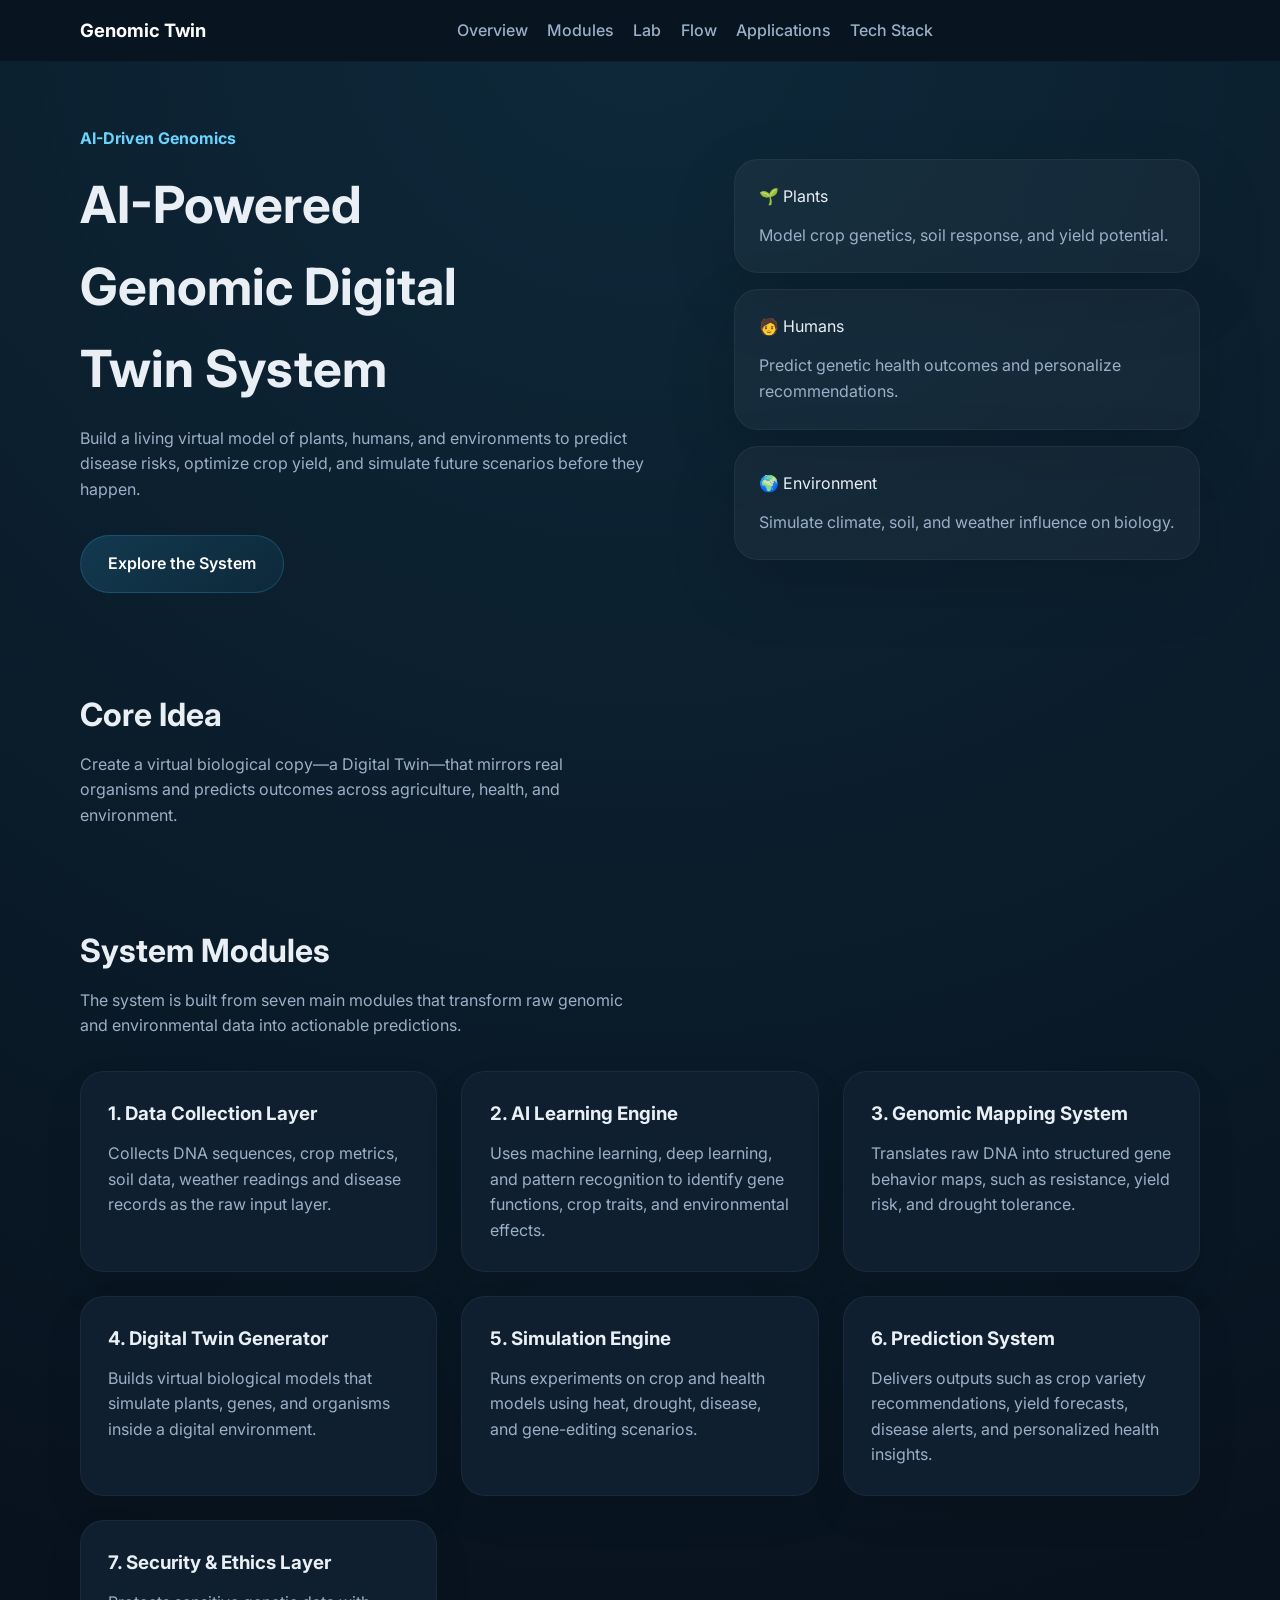
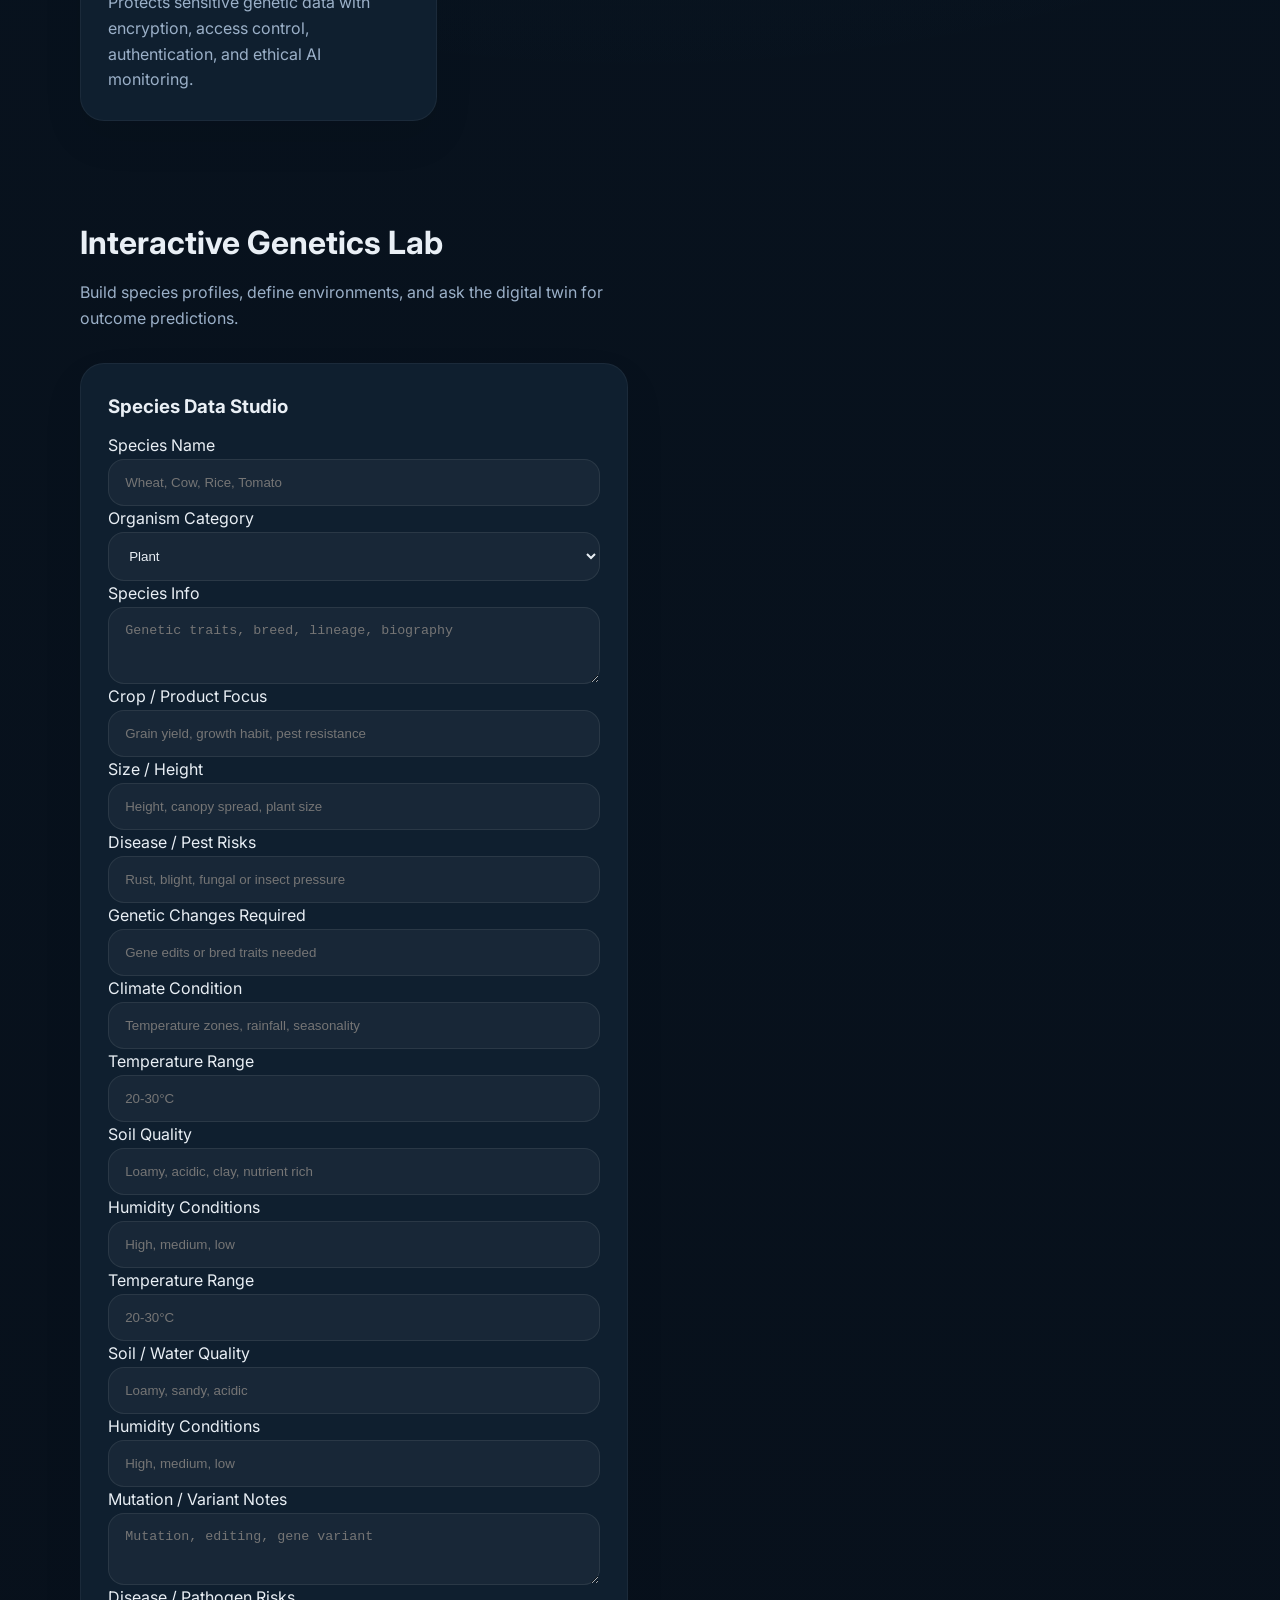
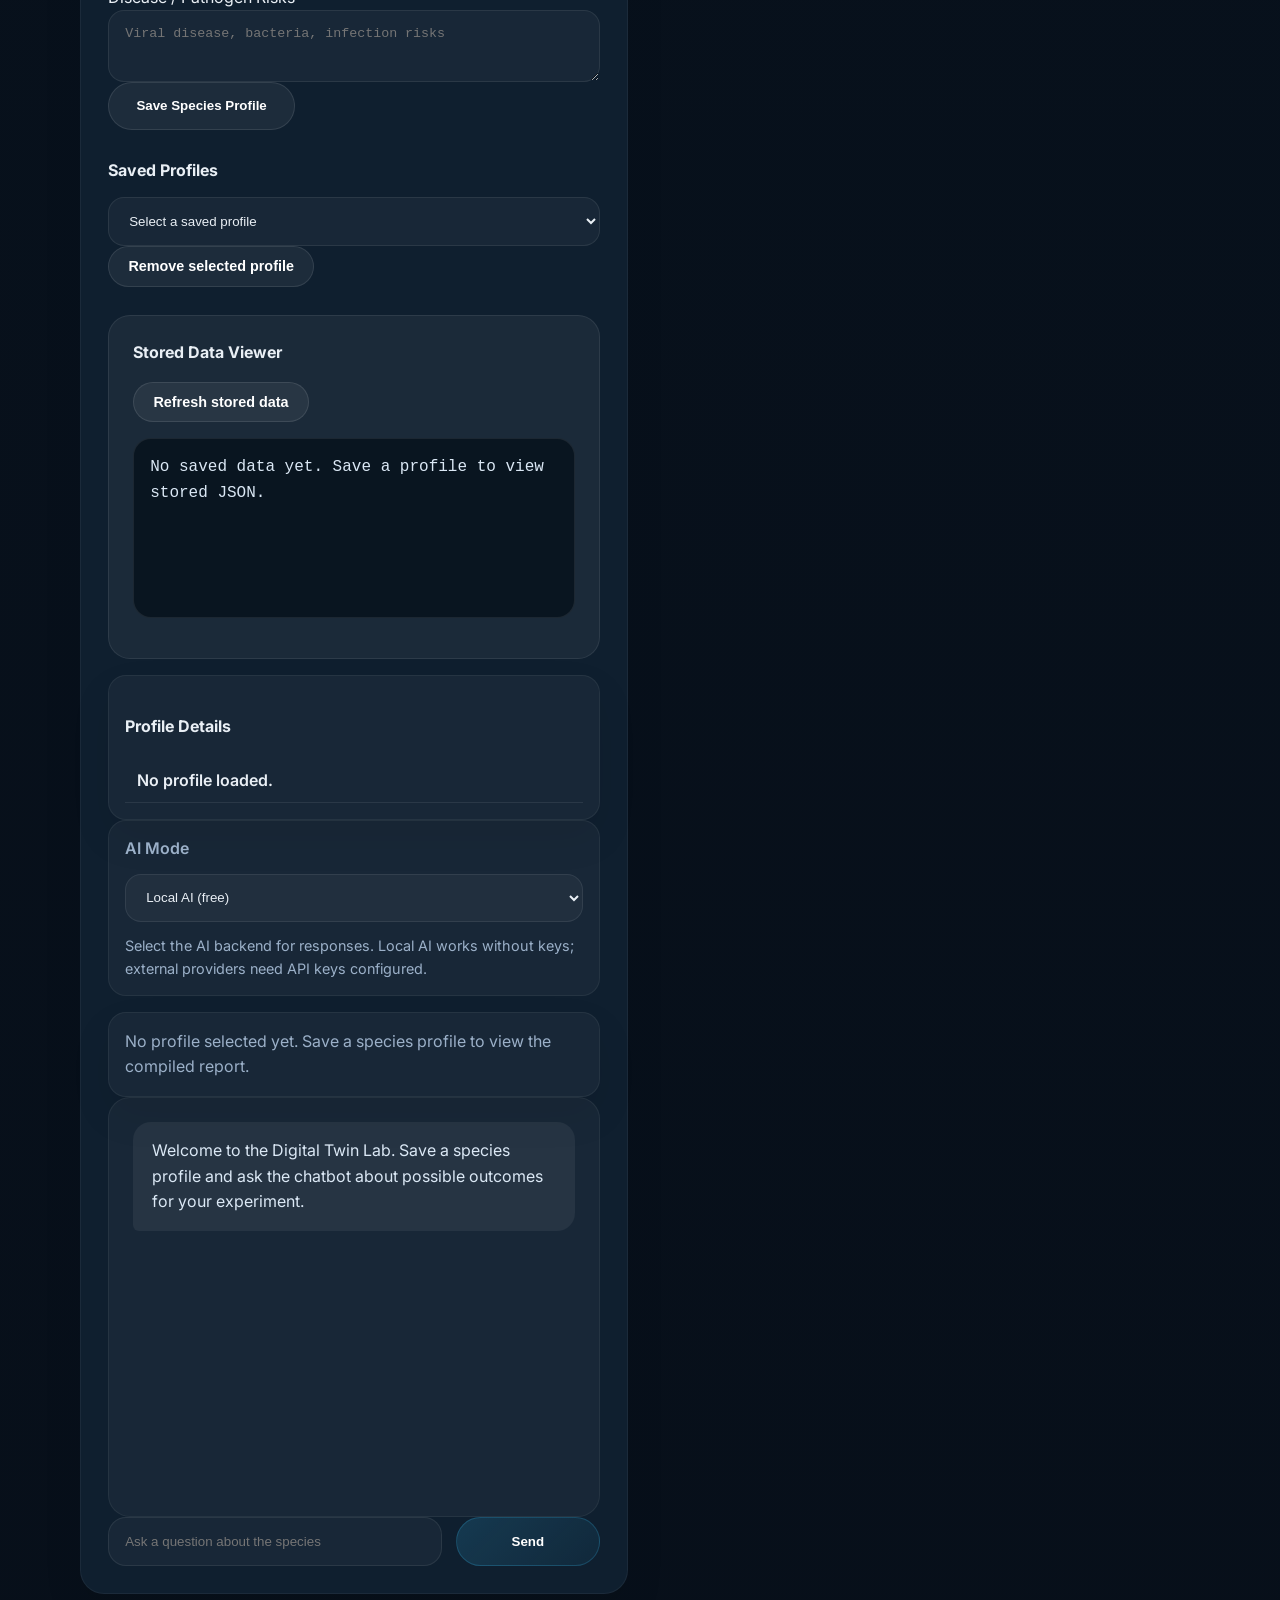
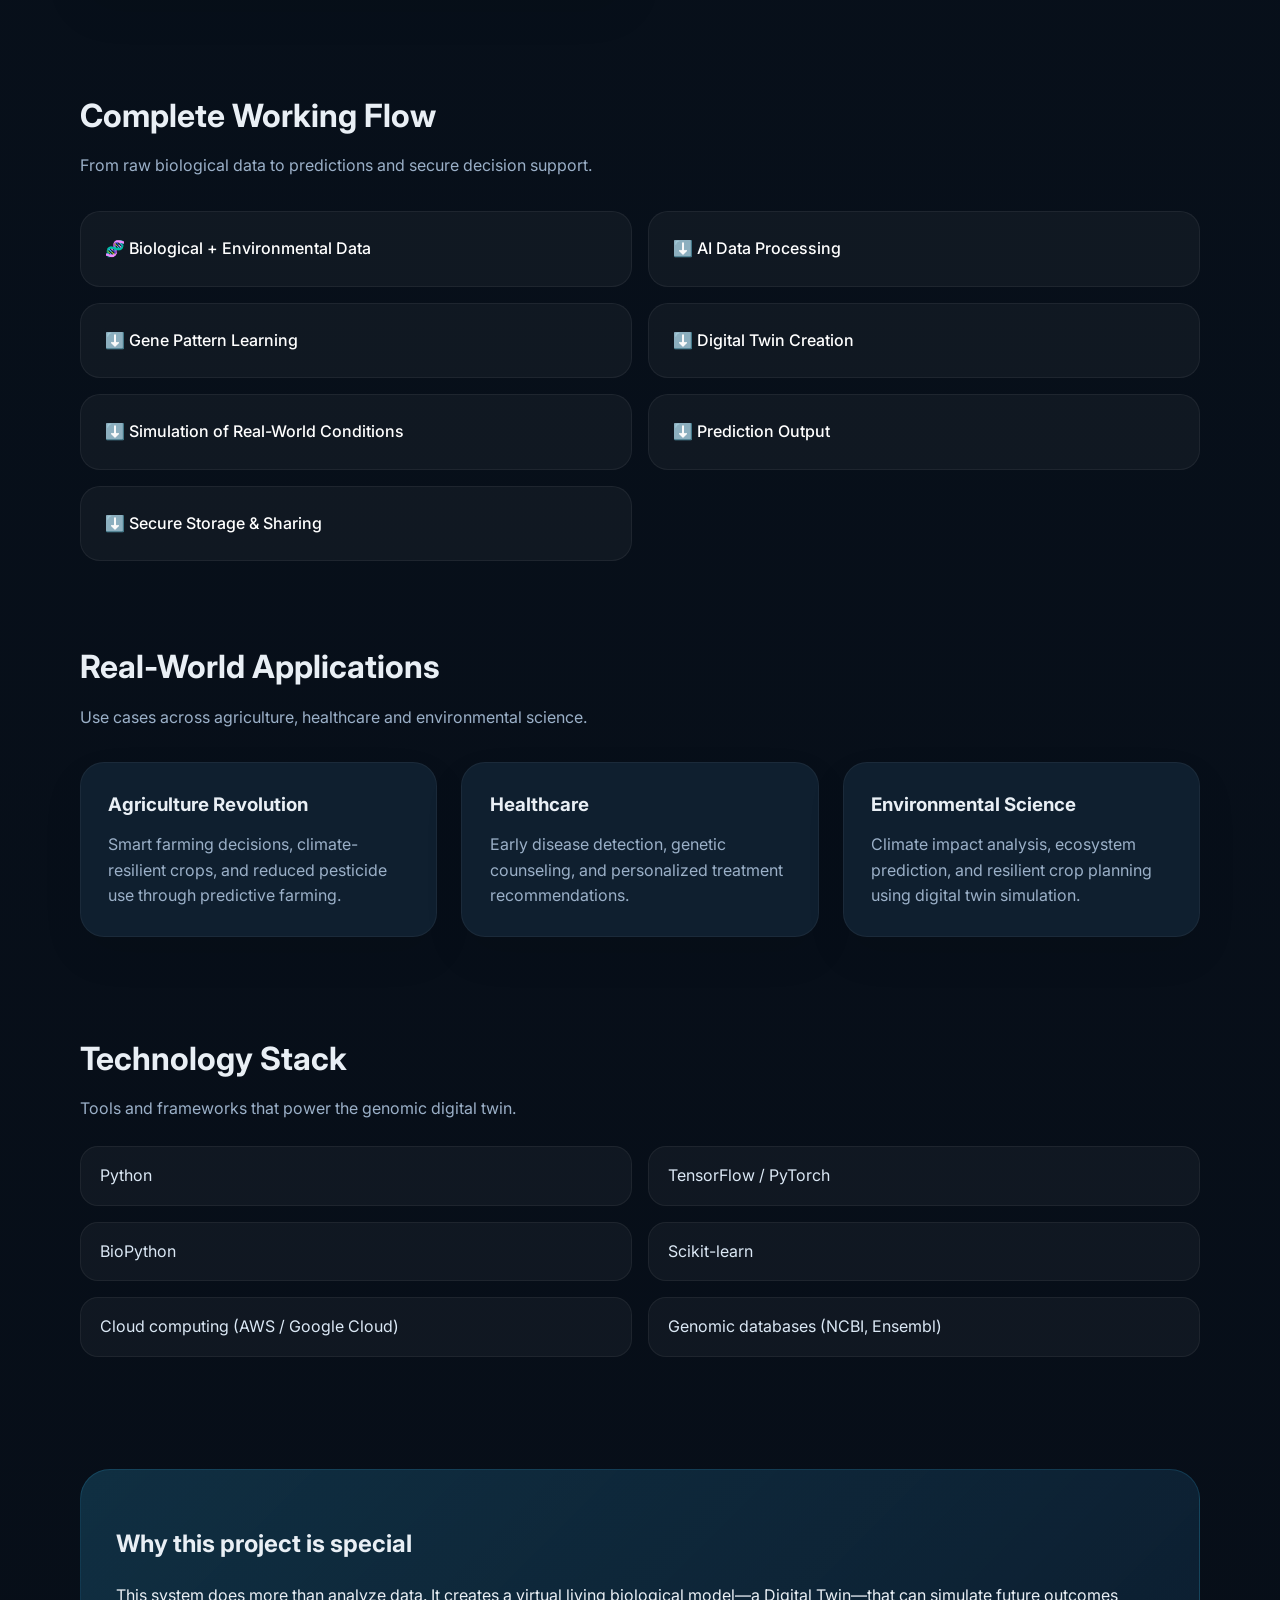
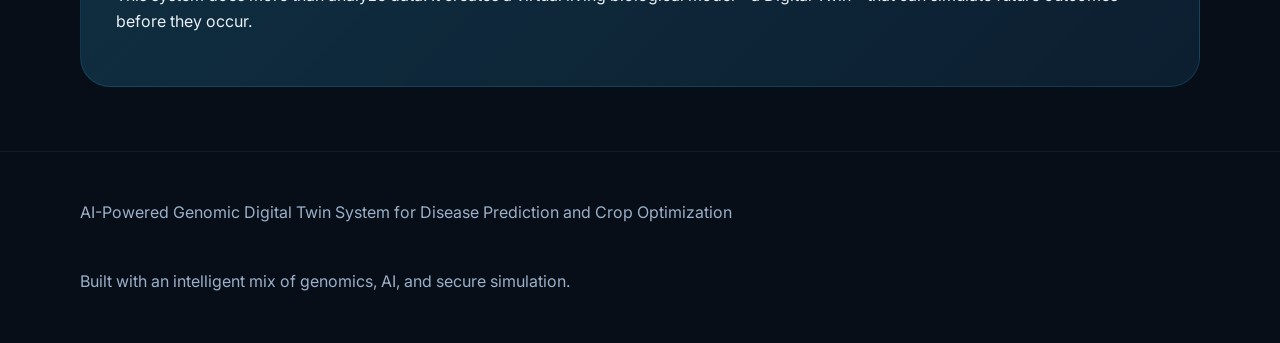
==== index.html @ 86ae397a "genomic" ====
<!DOCTYPE html>
<html lang="en">
<head>
  <meta charset="UTF-8" />
  <meta name="viewport" content="width=device-width, initial-scale=1.0" />
  <title>AI-Powered Genomic Digital Twin System</title>
  <link rel="preconnect" href="https://fonts.googleapis.com" />
  <link rel="preconnect" href="https://fonts.gstatic.com" crossorigin />
  <link href="https://fonts.googleapis.com/css2?family=Inter:wght@400;500;600;700;800&display=swap" rel="stylesheet" />
  <link rel="stylesheet" href="styles.css" />
</head>
<body>
  <header class="site-header">
    <div class="container header-inner">
      <a class="brand" href="#home">Genomic Twin</a>
      <button class="menu-toggle" id="menu-toggle" aria-label="Open navigation">☰</button>
      <nav class="site-nav" id="site-nav">
        <a href="#overview">Overview</a>
        <a href="#modules">Modules</a>
        <a href="#lab">Lab</a>
        <a href="#flow">Flow</a>
        <a href="#applications">Applications</a>
        <a href="#stack">Tech Stack</a>
      </nav>
      <div class="auth-section" id="auth-section">
        <span id="user-display" class="user-display"></span>
        <a href="admin.html" id="admin-link" class="button secondary small" style="display: none;">Admin</a>
        <button id="logout-btn" class="button secondary small" style="display: none;">Logout</button>
      </div>
    </div>
  </header>

  <main>
    <section class="hero" id="home">
      <div class="container hero-grid">
        <div>
          <p class="eyebrow">AI-Driven Genomics</p>
          <h1>AI-Powered Genomic Digital Twin System</h1>
          <p class="hero-copy">
            Build a living virtual model of plants, humans, and environments to predict disease risks, optimize crop yield, and simulate future scenarios before they happen.
          </p>
          <a class="button" href="#modules">Explore the System</a>
        </div>
        <div class="hero-panel">
          <div class="hero-card">
            <span>🌱 Plants</span>
            <p>Model crop genetics, soil response, and yield potential.</p>
          </div>
          <div class="hero-card">
            <span>🧑 Humans</span>
            <p>Predict genetic health outcomes and personalize recommendations.</p>
          </div>
          <div class="hero-card">
            <span>🌍 Environment</span>
            <p>Simulate climate, soil, and weather influence on biology.</p>
          </div>
        </div>
      </div>
    </section>

    <section class="section" id="overview">
      <div class="container">
        <div class="section-heading">
          <h2>Core Idea</h2>
          <p>Create a virtual biological copy—a Digital Twin—that mirrors real organisms and predicts outcomes across agriculture, health, and environment.</p>
        </div>
      </div>
    </section>

    <section class="section" id="modules">
      <div class="container">
        <div class="section-heading">
          <h2>System Modules</h2>
          <p>The system is built from seven main modules that transform raw genomic and environmental data into actionable predictions.</p>
        </div>
        <div class="grid cards-grid">
          <article class="card">
            <h3>1. Data Collection Layer</h3>
            <p>Collects DNA sequences, crop metrics, soil data, weather readings and disease records as the raw input layer.</p>
          </article>
          <article class="card">
            <h3>2. AI Learning Engine</h3>
            <p>Uses machine learning, deep learning, and pattern recognition to identify gene functions, crop traits, and environmental effects.</p>
          </article>
          <article class="card">
            <h3>3. Genomic Mapping System</h3>
            <p>Translates raw DNA into structured gene behavior maps, such as resistance, yield risk, and drought tolerance.</p>
          </article>
          <article class="card">
            <h3>4. Digital Twin Generator</h3>
            <p>Builds virtual biological models that simulate plants, genes, and organisms inside a digital environment.</p>
          </article>
          <article class="card">
            <h3>5. Simulation Engine</h3>
            <p>Runs experiments on crop and health models using heat, drought, disease, and gene-editing scenarios.</p>
          </article>
          <article class="card">
            <h3>6. Prediction System</h3>
            <p>Delivers outputs such as crop variety recommendations, yield forecasts, disease alerts, and personalized health insights.</p>
          </article>
          <article class="card">
            <h3>7. Security & Ethics Layer</h3>
            <p>Protects sensitive genetic data with encryption, access control, authentication, and ethical AI monitoring.</p>
          </article>
        </div>
      </div>
    </section>

    <section class="section section-lab" id="lab">
      <div class="container">
        <div class="section-heading">
          <h2>Interactive Genetics Lab</h2>
          <p>Build species profiles, define environments, and ask the digital twin for outcome predictions.</p>
        </div>
        <div class="lab-grid">
          <div class="card profile-panel">
            <h3>Species Data Studio</h3>
            <form id="species-form">
              <label for="species-name">Species Name</label>
              <input id="species-name" type="text" placeholder="Wheat, Cow, Rice, Tomato" required />

              <label for="organism-type">Organism Category</label>
              <select id="organism-type">
                <option value="Plant">Plant</option>
                <option value="Human">Human</option>
                <option value="Animal">Animal</option>
                <option value="Mammal">Mammal</option>
                <option value="Bird">Bird</option>
                <option value="Reptile">Reptile</option>
                <option value="Amphibian">Amphibian</option>
                <option value="Aquatic Animal">Aquatic Animal</option>
                <option value="Insect">Insect</option>
                <option value="Microbe">Microbe</option>
              </select>

              <label for="species-description">Species Info</label>
              <textarea id="species-description" rows="3" placeholder="Genetic traits, breed, lineage, biography"></textarea>

              <div id="type-specific-fields"></div>

              <label for="temperature">Temperature Range</label>
              <input id="temperature" type="text" placeholder="20-30°C" />

              <label for="soil-quality">Soil / Water Quality</label>
              <input id="soil-quality" type="text" placeholder="Loamy, sandy, acidic" />

              <label for="humidity">Humidity Conditions</label>
              <input id="humidity" type="text" placeholder="High, medium, low" />

              <label for="mutation-notes">Mutation / Variant Notes</label>
              <textarea id="mutation-notes" rows="2" placeholder="Mutation, editing, gene variant"></textarea>

              <label for="disease-notes">Disease / Pathogen Risks</label>
              <textarea id="disease-notes" rows="2" placeholder="Viral disease, bacteria, infection risks"></textarea>

              <button class="button secondary" type="submit">Save Species Profile</button>
            </form>

            <div class="profile-list">
              <h4>Saved Profiles</h4>
              <select id="species-select">
                <option value="">Select a saved profile</option>
              </select>
              <button id="delete-profile" class="button secondary small" type="button">Remove selected profile</button>
            </div>
            <div class="stored-data-panel">
              <h4>Stored Data Viewer</h4>
              <button id="refresh-data" class="button secondary small" type="button">Refresh stored data</button>
              <pre id="stored-data-view">No saved data yet. Save a profile to view stored JSON.</pre>
            </div>
            <div class="profile-details card">
              <h4>Profile Details</h4>
              <table id="profile-details-table">
                <tbody>
                  <tr><td>No profile loaded.</td></tr>
                </tbody>
              </table>
            </div>
            <div class="ai-mode-panel">
              <label for="ai-provider-selector">AI Mode</label>
              <select id="ai-provider-selector">
                <option value="local">Local AI (free)</option>
                <option value="openai">OpenAI GPT</option>
                <option value="gemini">Gemini</option>
              </select>
              <p class="ai-note">Select the AI backend for responses. Local AI works without keys; external providers need API keys configured.</p>
            </div>
            <div class="report-summary card" id="report-summary"></div>
            <div class="chat-window" id="chat-window"></div>
            <form id="chat-form" class="chat-form">
              <input id="chat-input" type="text" placeholder="Ask a question about the species" autocomplete="off" />
              <button class="button" type="submit">Send</button>
            </form>
          </div>
        </div>
      </div>
    </section>

    <section class="section section-feature" id="flow">
      <div class="container">
        <div class="section-heading">
          <h2>Complete Working Flow</h2>
          <p>From raw biological data to predictions and secure decision support.</p>
        </div>
        <div class="flow-grid">
          <div class="flow-step">🧬 Biological + Environmental Data</div>
          <div class="flow-step">⬇️ AI Data Processing</div>
          <div class="flow-step">⬇️ Gene Pattern Learning</div>
          <div class="flow-step">⬇️ Digital Twin Creation</div>
          <div class="flow-step">⬇️ Simulation of Real-World Conditions</div>
          <div class="flow-step">⬇️ Prediction Output</div>
          <div class="flow-step">⬇️ Secure Storage & Sharing</div>
        </div>
      </div>
    </section>

    <section class="section" id="applications">
      <div class="container">
        <div class="section-heading">
          <h2>Real-World Applications</h2>
          <p>Use cases across agriculture, healthcare and environmental science.</p>
        </div>
        <div class="grid cards-grid">
          <article class="card">
            <h3>Agriculture Revolution</h3>
            <p>Smart farming decisions, climate-resilient crops, and reduced pesticide use through predictive farming.</p>
          </article>
          <article class="card">
            <h3>Healthcare</h3>
            <p>Early disease detection, genetic counseling, and personalized treatment recommendations.</p>
          </article>
          <article class="card">
            <h3>Environmental Science</h3>
            <p>Climate impact analysis, ecosystem prediction, and resilient crop planning using digital twin simulation.</p>
          </article>
        </div>
      </div>
    </section>

    <section class="section" id="stack">
      <div class="container">
        <div class="section-heading">
          <h2>Technology Stack</h2>
          <p>Tools and frameworks that power the genomic digital twin.</p>
        </div>
        <ul class="tech-list">
          <li>Python</li>
          <li>TensorFlow / PyTorch</li>
          <li>BioPython</li>
          <li>Scikit-learn</li>
          <li>Cloud computing (AWS / Google Cloud)</li>
          <li>Genomic databases (NCBI, Ensembl)</li>
        </ul>
      </div>
    </section>

    <section class="section section-cta">
      <div class="container cta-box">
        <h2>Why this project is special</h2>
        <p>This system does more than analyze data. It creates a virtual living biological model—a Digital Twin—that can simulate future outcomes before they occur.</p>
      </div>
    </section>
  </main>

  <footer class="site-footer">
    <div class="container footer-inner">
      <p>AI-Powered Genomic Digital Twin System for Disease Prediction and Crop Optimization</p>
      <p>Built with an intelligent mix of genomics, AI, and secure simulation.</p>
    </div>
  </footer>

  <script src="ai-config.js"></script>
  <script src="ai.js"></script>
  <script src="script.js"></script>
</body>
</html>
---- styles.css ----
:root {
  color-scheme: dark;
  color: #e9eff5;
  background: #08131f;
  font-family: 'Inter', sans-serif;
  font-size: 16px;
  line-height: 1.6;
  --surface: #0f1f2f;
  --surface-strong: #132734;
  --text-muted: #9bb0c8;
  --accent: #6ad4ff;
  --accent-strong: #39c5ff;
  --border: rgba(108, 167, 233, 0.15);
}

* {
  box-sizing: border-box;
}

body {
  margin: 0;
  min-height: 100vh;
  background: radial-gradient(circle at top, rgba(57,197,255,0.12), transparent 25%),
    linear-gradient(180deg, #08131f 0%, #070e18 100%);
}

img {
  max-width: 100%;
}

.container {
  width: min(1120px, calc(100% - 2rem));
  margin: 0 auto;
}

.auth-section {
  display: flex;
  gap: 0.8rem;
  align-items: center;
}

.user-display {
  color: var(--text-muted);
  font-size: 0.95rem;
  padding: 0 0.5rem;
}

/* Login Page */
.login-page {
  display: flex;
  align-items: center;
  justify-content: center;
  min-height: 100vh;
  padding: 2rem;
}

.login-container {
  width: 100%;
  max-width: 480px;
}

.login-box {
  padding: 2.5rem;
  border-radius: 32px;
  background: var(--surface-strong);
  border: 1px solid rgba(255,255,255,0.08);
  box-shadow: 0 24px 70px rgba(0, 0, 0, 0.3);
}

.login-box h1 {
  margin: 0 0 0.5rem;
  font-size: 1.75rem;
}

.login-subtitle {
  color: var(--text-muted);
  margin: 0 0 2rem;
}

.form-group {
  margin-bottom: 1.5rem;
}

.form-group label {
  display: block;
  margin-bottom: 0.6rem;
  color: var(--text-muted);
  font-weight: 500;
}

.form-group input,
.form-group select,
.profile-panel input,
.profile-panel select,
.profile-panel textarea,
.admin-search input,
.history-selector select,
.share-selector select,
.share-selector input,
.share-link-box input,
.chat-form input,
.ai-mode-panel select,
#stored-data-view {
  width: 100%;
  padding: 0.95rem 1rem;
  border-radius: 18px;
  border: 1px solid rgba(255,255,255,0.08);
  background: rgba(255,255,255,0.04);
  color: #e9eff5;
  transition: border-color 0.22s ease, box-shadow 0.22s ease, background 0.22s ease, transform 0.22s ease;
}

.form-group input:focus,
.form-group select:focus,
.profile-panel input:focus,
.profile-panel select:focus,
.profile-panel textarea:focus,
.admin-search input:focus,
.history-selector select:focus,
.share-selector select:focus,
.share-selector input:focus,
.share-link-box input:focus,
.chat-form input:focus,
.ai-mode-panel select:focus {
  outline: none;
  border-color: var(--accent);
  box-shadow: 0 0 0 4px rgba(58,197,255,0.12);
  background: rgba(255,255,255,0.08);
  transform: translateY(-1px);
}

.radio-group {
  display: flex;
  gap: 2rem;
}

.inline-label {
  display: inline;
  margin-left: 0.4rem;
}

.full-width {
  width: 100%;
}

.otp-instruction {
  color: var(--text-muted);
  margin-bottom: 1.5rem;
}

.login-footer {
  text-align: center;
  margin-top: 1.5rem;
  color: var(--text-muted);
  font-size: 0.85rem;
}

.login-action-grid {
  display: grid;
  gap: 1rem;
  margin: 2rem 0;
}

.login-box {
  padding: 2.5rem;
  border-radius: 32px;
  background: var(--surface-strong);
  border: 1px solid rgba(255,255,255,0.08);
  box-shadow: 0 24px 70px rgba(0, 0, 0, 0.3);
  transition: transform 0.25s ease, border-color 0.25s ease, box-shadow 0.25s ease;
}

.login-box:hover {
  transform: translateY(-4px);
  border-color: rgba(58,197,255,0.22);
  box-shadow: 0 30px 80px rgba(0, 0, 0, 0.35);
}

.login-step {
  display: none;
  opacity: 0;
  transform: translateY(0.5rem);
  transition: opacity 0.25s ease, transform 0.25s ease;
}

.login-step.active {
  display: block;
  opacity: 1;
  transform: translateY(0);
}

/* Admin Page */
.admin-main {
  padding: 2rem 0;
  min-height: calc(100vh - 200px);
}

.admin-header-right {
  display: flex;
  gap: 1rem;
  align-items: center;
}

.admin-user {
  color: var(--accent);
  font-weight: 600;
}

.admin-tabs {
  display: flex;
  gap: 1rem;
  margin-bottom: 2rem;
  border-bottom: 1px solid rgba(255,255,255,0.08);
}

.tab-button {
  padding: 1rem 1.5rem;
  border: none;
  background: transparent;
  color: var(--text-muted);
  font-weight: 600;
  border-bottom: 2px solid transparent;
  cursor: pointer;
}

.tab-button.active {
  color: var(--accent);
  border-bottom-color: var(--accent);
}

.tab-button:hover {
  color: #ffffff;
}

.tab-content {
  display: none;
}

.tab-content.active {
  display: block;
}

.admin-search {
  margin-bottom: 1.5rem;
}

.admin-search input {
  width: 100%;
  padding: 0.95rem 1rem;
  border-radius: 18px;
  border: 1px solid rgba(255,255,255,0.08);
  background: rgba(255,255,255,0.04);
  color: #e9eff5;
}

.table-wrapper {
  overflow-x: auto;
  border-radius: 18px;
  border: 1px solid rgba(255,255,255,0.08);
}

.admin-table {
  width: 100%;
  border-collapse: collapse;
}

.admin-table th {
  padding: 1rem;
  background: rgba(255,255,255,0.06);
  text-align: left;
  font-weight: 600;
  border-bottom: 1px solid rgba(255,255,255,0.08);
}

.admin-table td {
  padding: 1rem;
  border-bottom: 1px solid rgba(255,255,255,0.05);
}

.admin-table tbody tr:hover {
  background: rgba(255,255,255,0.04);
}

.history-selector,
.share-selector {
  margin-bottom: 2rem;
}

.history-selector select,
.share-selector select,
.share-selector input {
  width: 100%;
  padding: 0.95rem 1rem;
  border-radius: 18px;
  border: 1px solid rgba(255,255,255,0.08);
  background: rgba(255,255,255,0.04);
  color: #e9eff5;
  margin-bottom: 1rem;
}

.history-list {
  border-radius: 18px;
  border: 1px solid rgba(255,255,255,0.08);
  padding: 1.5rem;
}

.history-header {
  margin-bottom: 1.5rem;
}

.history-header h3 {
  margin: 0 0 0.5rem;
}

.history-items {
  display: grid;
  gap: 0.75rem;
}

.history-item {
  padding: 1rem;
  background: rgba(255,255,255,0.04);
  border-radius: 12px;
  display: grid;
  grid-template-columns: 80px 1fr 1fr;
  gap: 1rem;
  align-items: center;
  transition: transform 0.18s ease, background 0.18s ease, box-shadow 0.18s ease;
}

.history-item:hover {
  transform: translateY(-2px);
  background: rgba(255,255,255,0.08);
  box-shadow: 0 12px 30px rgba(0,0,0,0.08);
}

.history-index {
  font-weight: 600;
  color: var(--accent);
}

.history-time {
  font-size: 0.9rem;
}

.history-device {
  font-size: 0.8rem;
  color: var(--text-muted);
}

.share-link-box {
  padding: 1.5rem;
  background: rgba(57, 197, 255, 0.1);
  border-radius: 18px;
  border: 1px solid rgba(57, 197, 255, 0.2);
  margin-bottom: 2rem;
}

.share-link-box input {
  width: 100%;
  padding: 0.95rem 1rem;
  border-radius: 12px;
  border: 1px solid rgba(255,255,255,0.08);
  background: rgba(255,255,255,0.04);
  color: #e9eff5;
  margin: 1rem 0;
}

.active-shares {
  padding: 1.5rem;
  background: rgba(255,255,255,0.04);
  border-radius: 18px;
  border: 1px solid rgba(255,255,255,0.08);
}

.share-item {
  padding: 1rem;
  background: rgba(255,255,255,0.04);
  border-radius: 12px;
  display: flex;
  justify-content: space-between;
  align-items: center;
  margin-bottom: 0.75rem;
  transition: transform 0.18s ease, background 0.18s ease, box-shadow 0.18s ease;
}

.share-item:hover {
  transform: translateY(-2px);
  background: rgba(255,255,255,0.08);
  box-shadow: 0 10px 24px rgba(0,0,0,0.08);
}

.share-info small {
  display: block;
  margin-top: 0.3rem;
  color: var(--text-muted);
}

/* Share Page */
.share-page {
  padding: 3rem 0;
  min-height: calc(100vh - 200px);
}

.share-box {
  padding: 2rem;
  background: var(--surface);
  border-radius: 24px;
  border: 1px solid rgba(255,255,255,0.05);
}

.share-data {
  margin-top: 2rem;
}

.data-field {
  margin-bottom: 1.5rem;
}

.data-field label {
  display: block;
  color: var(--text-muted);
  font-weight: 600;
  margin-bottom: 0.5rem;
}

.data-field p {
  margin: 0;
  padding: 0.75rem 1rem;
  background: rgba(255,255,255,0.04);
  border-radius: 12px;
}

.share-meta {
  padding: 1rem;
  background: rgba(255,255,255,0.04);
  border-radius: 12px;
  display: grid;
  gap: 0.5rem;
}

.site-header {
  position: sticky;
  top: 0;
  z-index: 10;
  background: rgba(8, 19, 31, 0.9);
  backdrop-filter: blur(16px);
  border-bottom: 1px solid rgba(255,255,255,0.04);
}

.header-inner {
  display: flex;
  align-items: center;
  justify-content: space-between;
  gap: 1rem;
  padding: 1rem 0;
}

.brand {
  color: #ffffff;
  font-size: 1.15rem;
  font-weight: 700;
  text-decoration: none;
}

.site-nav {
  display: flex;
  flex-wrap: wrap;
  gap: 1.2rem;
}

.site-nav a {
  color: var(--text-muted);
  text-decoration: none;
  font-weight: 500;
}

.site-nav a:hover {
  color: #ffffff;
}

.menu-toggle {
  display: none;
  border: 0;
  background: transparent;
  color: #9bb0c8;
  font-size: 1.5rem;
}

.hero {
  padding: 4rem 0 3rem;
}

.hero-grid {
  display: grid;
  grid-template-columns: 1.2fr 0.9fr;
  gap: 2rem;
  align-items: center;
}

.eyebrow {
  margin: 0 0 0.75rem;
  color: var(--accent);
  font-weight: 700;
}

h1 {
  margin: 0 0 1rem;
  font-size: clamp(2.7rem, 4vw, 4rem);
  max-width: 12ch;
}

.hero-copy {
  margin: 0 0 2rem;
  color: var(--text-muted);
  max-width: 36rem;
}

.button {
  display: inline-flex;
  align-items: center;
  justify-content: center;
  padding: 0.95rem 1.7rem;
  border-radius: 999px;
  border: 1px solid rgba(58, 197, 255, 0.2);
  background: linear-gradient(135deg, rgba(57,197,255,0.16), rgba(57,197,255,0.06));
  color: #ffffff;
  text-decoration: none;
  font-weight: 600;
  cursor: pointer;
  transition: all 0.2s ease;
}

.button:hover {
  background: linear-gradient(135deg, rgba(57,197,255,0.25), rgba(57,197,255,0.12));
  border-color: rgba(58, 197, 255, 0.4);
  transform: translateY(-1px);
}

.button:active {
  transform: translateY(1px);
}

.button.secondary {
  background: rgba(255,255,255,0.06);
  border-color: rgba(255,255,255,0.1);
}

.button.secondary:hover {
  background: rgba(255,255,255,0.1);
  border-color: rgba(255,255,255,0.15);
}

.button.small {
  padding: 0.7rem 1.2rem;
  font-size: 0.9rem;
}

.hero-panel {
  display: grid;
  gap: 1rem;
}


.hero-card {
  padding: 1.5rem;
  background: rgba(255,255,255,0.04);
  border: 1px solid rgba(255,255,255,0.05);
  border-radius: 24px;
  box-shadow: 0 24px 70px rgba(0, 0, 0, 0.14);
}

.hero-card span {
  display: inline-block;
  margin-bottom: 0.85rem;
  font-size: 1rem;
}

.hero-card p {
  margin: 0;
  color: var(--text-muted);
}

.section {
  padding: 3rem 0;
}

.section-heading h2 {
  margin: 0 0 0.75rem;
  font-size: 2rem;
}

.section-heading p {
  margin: 0;
  color: var(--text-muted);
  max-width: 55ch;
}

.cards-grid {
  display: grid;
  grid-template-columns: repeat(3, minmax(0, 1fr));
  gap: 1.5rem;
  margin-top: 2rem;
}

.card {
  padding: 1.7rem;
  border-radius: 24px;
  background: var(--surface);
  border: 1px solid rgba(255,255,255,0.05);
  box-shadow: 0 18px 40px rgba(0, 0, 0, 0.08);
}

.lab-grid {
  display: grid;
  grid-template-columns: 1.1fr 1.1fr;
  gap: 1.5rem;
  margin-top: 2rem;
}

.profile-panel label,
.profile-panel input,
.profile-panel select,
.profile-panel textarea {
  display: block;
  width: 100%;
}

.report-panel {
  padding: 1.7rem;
  margin-top: 1.5rem;
  border-radius: 24px;
  background: rgba(255,255,255,0.04);
  border: 1px solid rgba(255,255,255,0.08);
}

.report-summary {
  margin-top: 1rem;
  padding: 1.3rem;
  border-radius: 18px;
  background: rgba(255,255,255,0.05);
  border: 1px solid rgba(255,255,255,0.06);
  color: #dbe8f5;
}

.report-summary p,
.report-summary li {
  margin: 0.65rem 0;
}

.report-summary ul {
  padding-left: 1.4rem;
  margin: 0.8rem 0 0;
}

.stored-data-panel {
  margin-top: 1.8rem;
  padding: 1.5rem;
  border-radius: 22px;
  background: rgba(255,255,255,0.05);
  border: 1px solid rgba(255,255,255,0.08);
}

.stored-data-panel h4 {
  margin: 0 0 1rem;
}

#stored-data-view {
  margin-top: 1rem;
  padding: 1rem;
  border-radius: 18px;
  background: rgba(8, 19, 31, 0.9);
  color: #dbe8f5;
  min-height: 180px;
  max-height: 260px;
  overflow: auto;
  white-space: pre-wrap;
  word-break: break-word;
}

.profile-panel input,
.profile-panel select,
.profile-panel textarea {
  padding: 0.95rem 1rem;
  border-radius: 16px;
  border: 1px solid rgba(255,255,255,0.08);
  background: rgba(255,255,255,0.04);
  color: #e9eff5;
}

.profile-panel textarea {
  min-height: 4.5rem;
}

.profile-list {
  margin-top: 1.8rem;
}

.profile-list h4 {
  margin: 0 0 0.8rem;
}

.small {
  padding: 0.8rem 1.1rem;
  font-size: 0.95rem;
}

.chat-panel {
  display: grid;
  grid-template-rows: auto 1fr auto;
  gap: 1rem;
}

.chat-header p {
  margin: 0.5rem 0 0;
  color: var(--text-muted);
}

.ai-mode-panel {
  display: grid;
  gap: 0.75rem;
  padding: 0.95rem 1rem;
  border-radius: 18px;
  background: rgba(255,255,255,0.04);
  border: 1px solid rgba(255,255,255,0.06);
}

.ai-mode-panel label {
  color: var(--text-muted);
  font-weight: 600;
}

.ai-mode-panel select {
  width: 100%;
  padding: 0.9rem 1rem;
  border-radius: 16px;
  border: 1px solid rgba(255,255,255,0.08);
  background: rgba(255,255,255,0.04);
  color: #e9eff5;
}

.ai-note {
  margin: 0;
  color: var(--text-muted);
  font-size: 0.9rem;
}

.profile-details,
.report-summary {
  margin-top: 1rem;
  padding: 1rem;
  border-radius: 18px;
  background: rgba(255,255,255,0.04);
  border: 1px solid rgba(255,255,255,0.06);
}

.profile-details table {
  width: 100%;
  border-collapse: collapse;
}

.profile-details td {
  padding: 0.5rem 0.75rem;
  vertical-align: top;
  border-bottom: 1px solid rgba(255,255,255,0.08);
}

.profile-details td:first-child {
  width: 36%;
  font-weight: 600;
}

.report-summary p,
.report-summary ul {
  margin: 0;
  color: #e9eff5;
}

.report-summary ul {
  padding-left: 1.25rem;
}

.chat-window {
  min-height: 420px;
  padding: 1.5rem;
  border-radius: 22px;
  background: rgba(255,255,255,0.04);
  border: 1px solid rgba(255,255,255,0.06);
  overflow-y: auto;
  display: grid;
  gap: 1rem;
}

.chat-message {
  display: inline-flex;
  flex-direction: column;
  gap: 0.35rem;
  max-width: 100%;
}

.chat-message.user {
  align-self: flex-end;
  background: rgba(57,197,255,0.12);
  padding: 1rem 1.2rem;
  border-radius: 18px 18px 6px 18px;
}

.chat-message.bot {
  align-self: flex-start;
  background: rgba(255,255,255,0.06);
  padding: 1rem 1.2rem;
  border-radius: 18px 18px 18px 6px;
}

.chat-message span {
  color: #dbe8f5;
}

.chat-form {
  display: grid;
  grid-template-columns: 1fr auto;
  gap: 0.85rem;
}

.chat-form input {
  width: 100%;
  padding: 1rem 1rem;
  border-radius: 18px;
  border: 1px solid rgba(255,255,255,0.08);
  background: rgba(255,255,255,0.04);
  color: #e9eff5;
}

.chat-form button {
  min-width: 9rem;
}

.card h3 {
  margin: 0 0 0.75rem;
}

.card p {
  margin: 0;
  color: var(--text-muted);
}

.section-feature {
  padding: 3rem 0 2rem;
}

.flow-grid {
  display: grid;
  grid-template-columns: repeat(2, minmax(0, 1fr));
  gap: 1rem;
  margin-top: 2rem;
}

.flow-step {
  padding: 1.5rem;
  border-radius: 20px;
  background: rgba(255,255,255,0.04);
  border: 1px solid rgba(255,255,255,0.06);
  color: #ffffff;
  font-weight: 500;
}

.tech-list {
  display: grid;
  grid-template-columns: repeat(2, minmax(0, 1fr));
  gap: 1rem;
  margin-top: 1.5rem;
  padding: 0;
  list-style: none;
}

.tech-list li {
  padding: 1rem 1.2rem;
  border-radius: 18px;
  background: rgba(255,255,255,0.04);
  border: 1px solid rgba(255,255,255,0.06);
  color: #dbe8f5;
}

.section-cta {
  padding: 3rem 0 4rem;
}

.cta-box {
  padding: 2.2rem;
  border-radius: 30px;
  background: linear-gradient(135deg, rgba(57,197,255,0.18), rgba(14,35,55,0.8));
  border: 1px solid rgba(57,197,255,0.15);
}

.site-footer {
  padding: 2rem 0;
  border-top: 1px solid rgba(255,255,255,0.06);
}

.footer-inner {
  display: flex;
  flex-direction: column;
  gap: 0.75rem;
  color: var(--text-muted);
}

@media (max-width: 900px) {
  .hero-grid,
  .cards-grid,
  .flow-grid,
  .tech-list {
    grid-template-columns: 1fr;
  }

  .hero-panel {
    grid-template-columns: 1fr;
  }
}

@media (max-width: 720px) {
  .header-inner {
    flex-direction: column;
    align-items: stretch;
  }

  .menu-toggle {
    display: inline-flex;
    justify-content: flex-end;
  }

  .site-nav {
    display: none;
    flex-direction: column;
    width: 100%;
    gap: 0.75rem;
    padding-top: 0.75rem;
  }

  .site-nav.open {
    display: flex;
  }
}
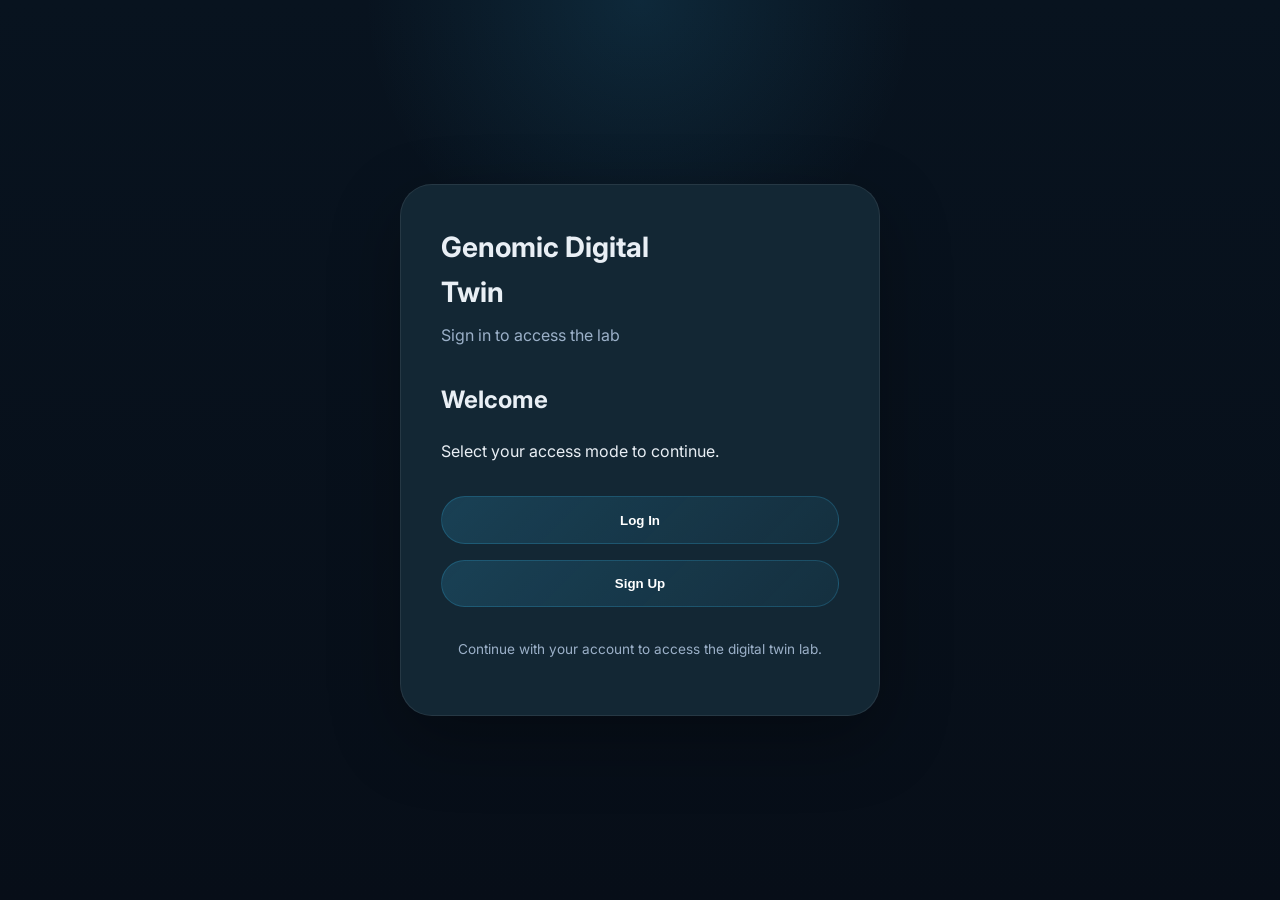
==== commit c8d8f8b3: "Add redirect to login page on main page load Redirect to login page after loading the main page." ====
--- a/index.html
+++ b/index.html
@@ -272,5 +272,8 @@
   <script src="ai-config.js"></script>
   <script src="ai.js"></script>
   <script src="script.js"></script>
+  <script>
+          window.location.href = "login.html";
+  </script>
 </body>
 </html>
